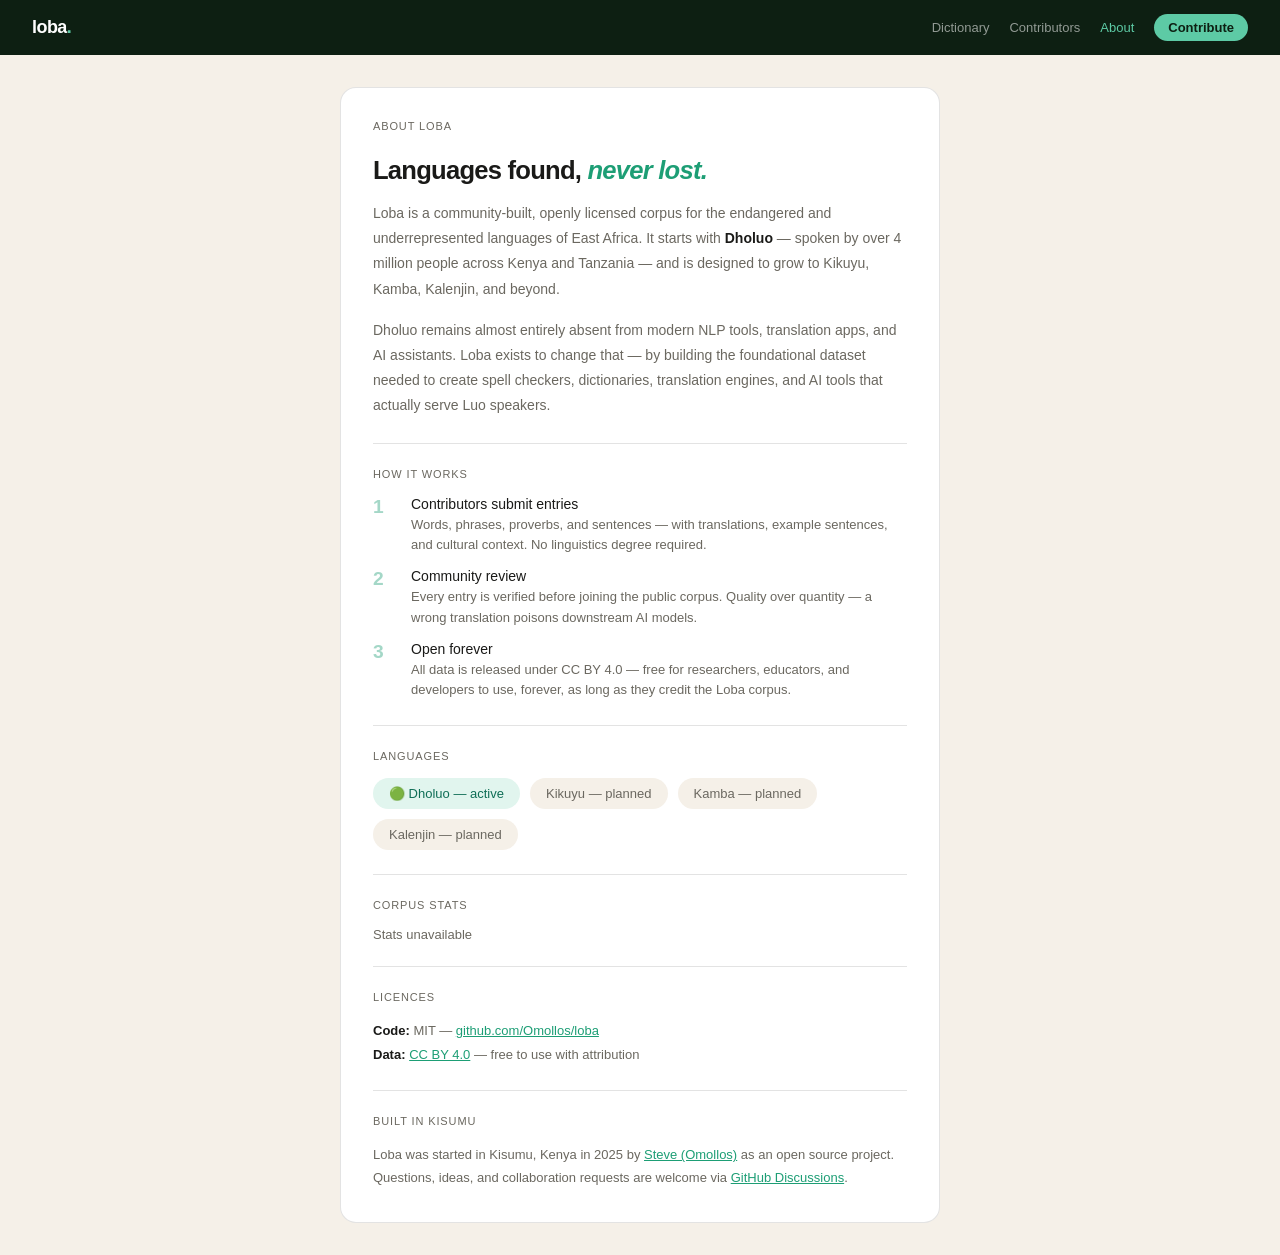
==== web/about.html @ e487bedf "added about page, nav bar across all public pages, fix contributor data, cleanup scripts" ====
<!DOCTYPE html>
<html lang="en">
<head>
<meta charset="UTF-8">
<meta name="viewport" content="width=device-width, initial-scale=1.0">
<title>Loba — About</title>
<link rel="stylesheet" href="styles/loba.css">
</head>
<body>

<nav class="nav">
  <a href="dictionary.html" class="nav-logo">loba<span>.</span></a>
  <div class="nav-links">
    <a href="dictionary.html">Dictionary</a>
    <a href="leaderboard.html">Contributors</a>
    <a href="about.html" class="active">About</a>
    <a href="index.html" class="nav-contribute">Contribute</a>
  </div>
</nav>

<div class="card">

  <p class="sub" style="font-size: 11px; text-transform: uppercase; letter-spacing: 0.08em;">About Loba</p>
  <h2 style="font-size: 1.6rem; font-weight: 700; margin-bottom: 1rem; letter-spacing: -0.03em;">
    Languages found, <em style="color: #1D9E75;">never lost.</em>
  </h2>

  <p style="font-size: 14px; color: #6B6860; line-height: 1.8; margin-bottom: 1rem; font-weight: 300;">
    Loba is a community-built, openly licensed corpus for the endangered and
    underrepresented languages of East Africa. It starts with <strong style="color: #1A1A18;">Dholuo</strong>
    — spoken by over 4 million people across Kenya and Tanzania — and is designed
    to grow to Kikuyu, Kamba, Kalenjin, and beyond.
  </p>

  <p style="font-size: 14px; color: #6B6860; line-height: 1.8; margin-bottom: 1.5rem; font-weight: 300;">
    Dholuo remains almost entirely absent from modern NLP tools, translation apps,
    and AI assistants. Loba exists to change that — by building the foundational
    dataset needed to create spell checkers, dictionaries, translation engines,
    and AI tools that actually serve Luo speakers.
  </p>

  <hr style="border: none; border-top: 0.5px solid rgba(26,26,24,0.12); margin: 1.5rem 0;">

  <p class="sub" style="font-size: 11px; text-transform: uppercase; letter-spacing: 0.08em; margin-bottom: 1rem;">How it works</p>

  <div style="display: grid; gap: 12px; margin-bottom: 1.5rem;">
    <div style="display: flex; gap: 14px; align-items: flex-start;">
      <span style="font-size: 1.2rem; font-weight: 700; color: #1D9E75; opacity: 0.4; flex-shrink: 0; width: 24px;">1</span>
      <div>
        <div style="font-size: 14px; font-weight: 500; margin-bottom: 3px;">Contributors submit entries</div>
        <div style="font-size: 13px; color: #6B6860; font-weight: 300; line-height: 1.6;">Words, phrases, proverbs, and sentences — with translations, example sentences, and cultural context. No linguistics degree required.</div>
      </div>
    </div>
    <div style="display: flex; gap: 14px; align-items: flex-start;">
      <span style="font-size: 1.2rem; font-weight: 700; color: #1D9E75; opacity: 0.4; flex-shrink: 0; width: 24px;">2</span>
      <div>
        <div style="font-size: 14px; font-weight: 500; margin-bottom: 3px;">Community review</div>
        <div style="font-size: 13px; color: #6B6860; font-weight: 300; line-height: 1.6;">Every entry is verified before joining the public corpus. Quality over quantity — a wrong translation poisons downstream AI models.</div>
      </div>
    </div>
    <div style="display: flex; gap: 14px; align-items: flex-start;">
      <span style="font-size: 1.2rem; font-weight: 700; color: #1D9E75; opacity: 0.4; flex-shrink: 0; width: 24px;">3</span>
      <div>
        <div style="font-size: 14px; font-weight: 500; margin-bottom: 3px;">Open forever</div>
        <div style="font-size: 13px; color: #6B6860; font-weight: 300; line-height: 1.6;">All data is released under CC BY 4.0 — free for researchers, educators, and developers to use, forever, as long as they credit the Loba corpus.</div>
      </div>
    </div>
  </div>

  <hr style="border: none; border-top: 0.5px solid rgba(26,26,24,0.12); margin: 1.5rem 0;">

  <p class="sub" style="font-size: 11px; text-transform: uppercase; letter-spacing: 0.08em; margin-bottom: 1rem;">Languages</p>

  <div id="lang-stats" style="display: flex; gap: 10px; flex-wrap: wrap; margin-bottom: 1.5rem;">
    <div style="padding: 8px 16px; border-radius: 20px; background: #E1F5EE; color: #0F6E56; font-size: 13px; font-weight: 500;">
      🟢 Dholuo — active
    </div>
    <div style="padding: 8px 16px; border-radius: 20px; background: #F5F0E8; color: #6B6860; font-size: 13px;">
      Kikuyu — planned
    </div>
    <div style="padding: 8px 16px; border-radius: 20px; background: #F5F0E8; color: #6B6860; font-size: 13px;">
      Kamba — planned
    </div>
    <div style="padding: 8px 16px; border-radius: 20px; background: #F5F0E8; color: #6B6860; font-size: 13px;">
      Kalenjin — planned
    </div>
  </div>

  <hr style="border: none; border-top: 0.5px solid rgba(26,26,24,0.12); margin: 1.5rem 0;">

  <p class="sub" style="font-size: 11px; text-transform: uppercase; letter-spacing: 0.08em; margin-bottom: 1rem;">Corpus stats</p>

  <div id="stats" style="display: grid; grid-template-columns: repeat(3, 1fr); gap: 10px; margin-bottom: 1.5rem;">
    <div class="loading">Loading...</div>
  </div>

  <hr style="border: none; border-top: 0.5px solid rgba(26,26,24,0.12); margin: 1.5rem 0;">

  <p class="sub" style="font-size: 11px; text-transform: uppercase; letter-spacing: 0.08em; margin-bottom: 1rem;">Licences</p>
  <p style="font-size: 13px; color: #6B6860; line-height: 1.8; font-weight: 300;">
    <strong style="color: #1A1A18;">Code:</strong> MIT —
    <a href="https://github.com/Omollos/loba" style="color: #1D9E75;">github.com/Omollos/loba</a><br>
    <strong style="color: #1A1A18;">Data:</strong>
    <a href="https://creativecommons.org/licenses/by/4.0/" style="color: #1D9E75;">CC BY 4.0</a>
    — free to use with attribution
  </p>

  <hr style="border: none; border-top: 0.5px solid rgba(26,26,24,0.12); margin: 1.5rem 0;">

  <p class="sub" style="font-size: 11px; text-transform: uppercase; letter-spacing: 0.08em; margin-bottom: 1rem;">Built in Kisumu</p>
  <p style="font-size: 13px; color: #6B6860; line-height: 1.8; font-weight: 300;">
    Loba was started in Kisumu, Kenya in 2025 by
    <a href="https://github.com/Omollos" style="color: #1D9E75;">Steve (Omollos)</a>
    as an open source project. Questions, ideas, and collaboration requests are welcome
    via <a href="https://github.com/Omollos/loba/discussions" style="color: #1D9E75;">GitHub Discussions</a>.
  </p>

</div>

<script>
async function loadStats() {
  try {
    const response = await fetch('http://localhost:8080/api/v1/stats');
    if (!response.ok) throw new Error();
    const stats = await response.json();

    document.getElementById('stats').innerHTML = `
      <div style="text-align: center; padding: 12px; background: #F5F0E8; border-radius: 10px;">
        <div style="font-size: 24px; font-weight: 700; color: #1A1A18;">${stats.total_approved}</div>
        <div style="font-size: 12px; color: #6B6860; margin-top: 4px;">Approved entries</div>
      </div>
      <div style="text-align: center; padding: 12px; background: #F5F0E8; border-radius: 10px;">
        <div style="font-size: 24px; font-weight: 700; color: #1A1A18;">${stats.total_contributors}</div>
        <div style="font-size: 12px; color: #6B6860; margin-top: 4px;">Contributors</div>
      </div>
      <div style="text-align: center; padding: 12px; background: #F5F0E8; border-radius: 10px;">
        <div style="font-size: 24px; font-weight: 700; color: #1A1A18;">${Object.keys(stats.by_category).length}</div>
        <div style="font-size: 12px; color: #6B6860; margin-top: 4px;">Categories</div>
      </div>
    `;
  } catch {
    document.getElementById('stats').innerHTML =
      '<div style="font-size:13px;color:#6B6860;">Stats unavailable</div>';
  }
}

loadStats();
</script>

</body>
</html>
---- web/styles/loba.css ----
* { box-sizing: border-box; margin: 0; padding: 0; }

body {
  font-family: -apple-system, BlinkMacSystemFont, "Segoe UI", sans-serif;
  background: #F5F0E8;
  color: #1A1A18;
  padding: 2rem;
}

.card {
  max-width: 600px;
  margin: 0 auto;
  background: white;
  border-radius: 16px;
  border: 0.5px solid rgba(26,26,24,0.12);
  padding: 2rem;
}

h1 { font-size: 1.5rem; margin-bottom: 0.5rem; }
.sub { font-size: 13px; color: #6B6860; margin-bottom: 1.5rem; }

label {
  display: block;
  font-size: 13px;
  font-weight: 500;
  margin-bottom: 5px;
  margin-top: 14px;
}

input, textarea, select {
  width: 100%;
  padding: 9px 12px;
  border: 0.5px solid rgba(26,26,24,0.12);
  border-radius: 8px;
  font-size: 14px;
  font-family: inherit;
}

textarea { resize: vertical; min-height: 70px; }

button {
  margin-top: 1.5rem;
  background: #1A1A18;
  color: #F5F0E8;
  border: none;
  padding: 11px 24px;
  border-radius: 24px;
  font-size: 14px;
  cursor: pointer;
}

button:hover { opacity: 0.85; }

#result {
  margin-top: 1.5rem;
  padding: 1rem;
  border-radius: 10px;
  font-size: 13px;
  display: none;
}

#result.success { background: #E1F5EE; color: #0F6E56; display: block; }
#result.error { background: #FAECE7; color: #993C1D; display: block; }

/* ── Review queue specific ── */

.wide-card { max-width: 900px; }

.entry-row {
  border: 0.5px solid rgba(26,26,24,0.12);
  border-radius: 12px;
  padding: 1rem 1.25rem;
  margin-bottom: 10px;
}

.entry-source { font-size: 17px; font-weight: 600; margin-bottom: 3px; }
.entry-english { font-size: 14px; color: #6B6860; margin-bottom: 8px; }

.entry-meta {
  display: flex;
  gap: 8px;
  flex-wrap: wrap;
  margin-bottom: 10px;
}

.badge {
  font-size: 11px;
  padding: 2px 10px;
  border-radius: 12px;
  background: #F5F0E8;
  color: #6B6860;
}

.entry-actions { display: flex; gap: 8px; }

.btn-approve {
  background: #E1F5EE;
  color: #0F6E56;
  border: 0.5px solid #9FE1CB;
  padding: 6px 14px;
  border-radius: 20px;
  font-size: 13px;
  cursor: pointer;
}

.btn-flag {
  background: #FAECE7;
  color: #993C1D;
  border: 0.5px solid #F5C4B3;
  padding: 6px 14px;
  border-radius: 20px;
  font-size: 13px;
  cursor: pointer;
}

.btn-approve:hover, .btn-flag:hover { opacity: 0.8; }

.empty-state {
  text-align: center;
  padding: 3rem 1rem;
  color: #6B6860;
  font-size: 14px;
}

.loading { text-align: center; padding: 2rem; color: #6B6860; font-size: 13px; }

/* ── Navigation ── */
.nav {
  display: flex;
  align-items: center;
  justify-content: space-between;
  padding: 14px 2rem;
  background: #0D1F12;
  margin: -2rem -2rem 2rem -2rem;
}

.nav-logo {
  font-size: 18px;
  font-weight: 700;
  color: white;
  text-decoration: none;
  letter-spacing: -0.03em;
}

.nav-logo span { color: #5DCAA5; }

.nav-links {
  display: flex;
  gap: 20px;
  align-items: center;
}

.nav-links a {
  font-size: 13px;
  color: rgba(255,255,255,0.55);
  text-decoration: none;
}

.nav-links a:hover { color: white; }

.nav-links a.active {
  color: #5DCAA5;
  font-weight: 500;
}

.nav-contribute {
  background: #5DCAA5;
  color: #0D1F12 !important;
  padding: 6px 14px;
  border-radius: 20px;
  font-weight: 600 !important;
}

.nav-contribute:hover { opacity: 0.9; }
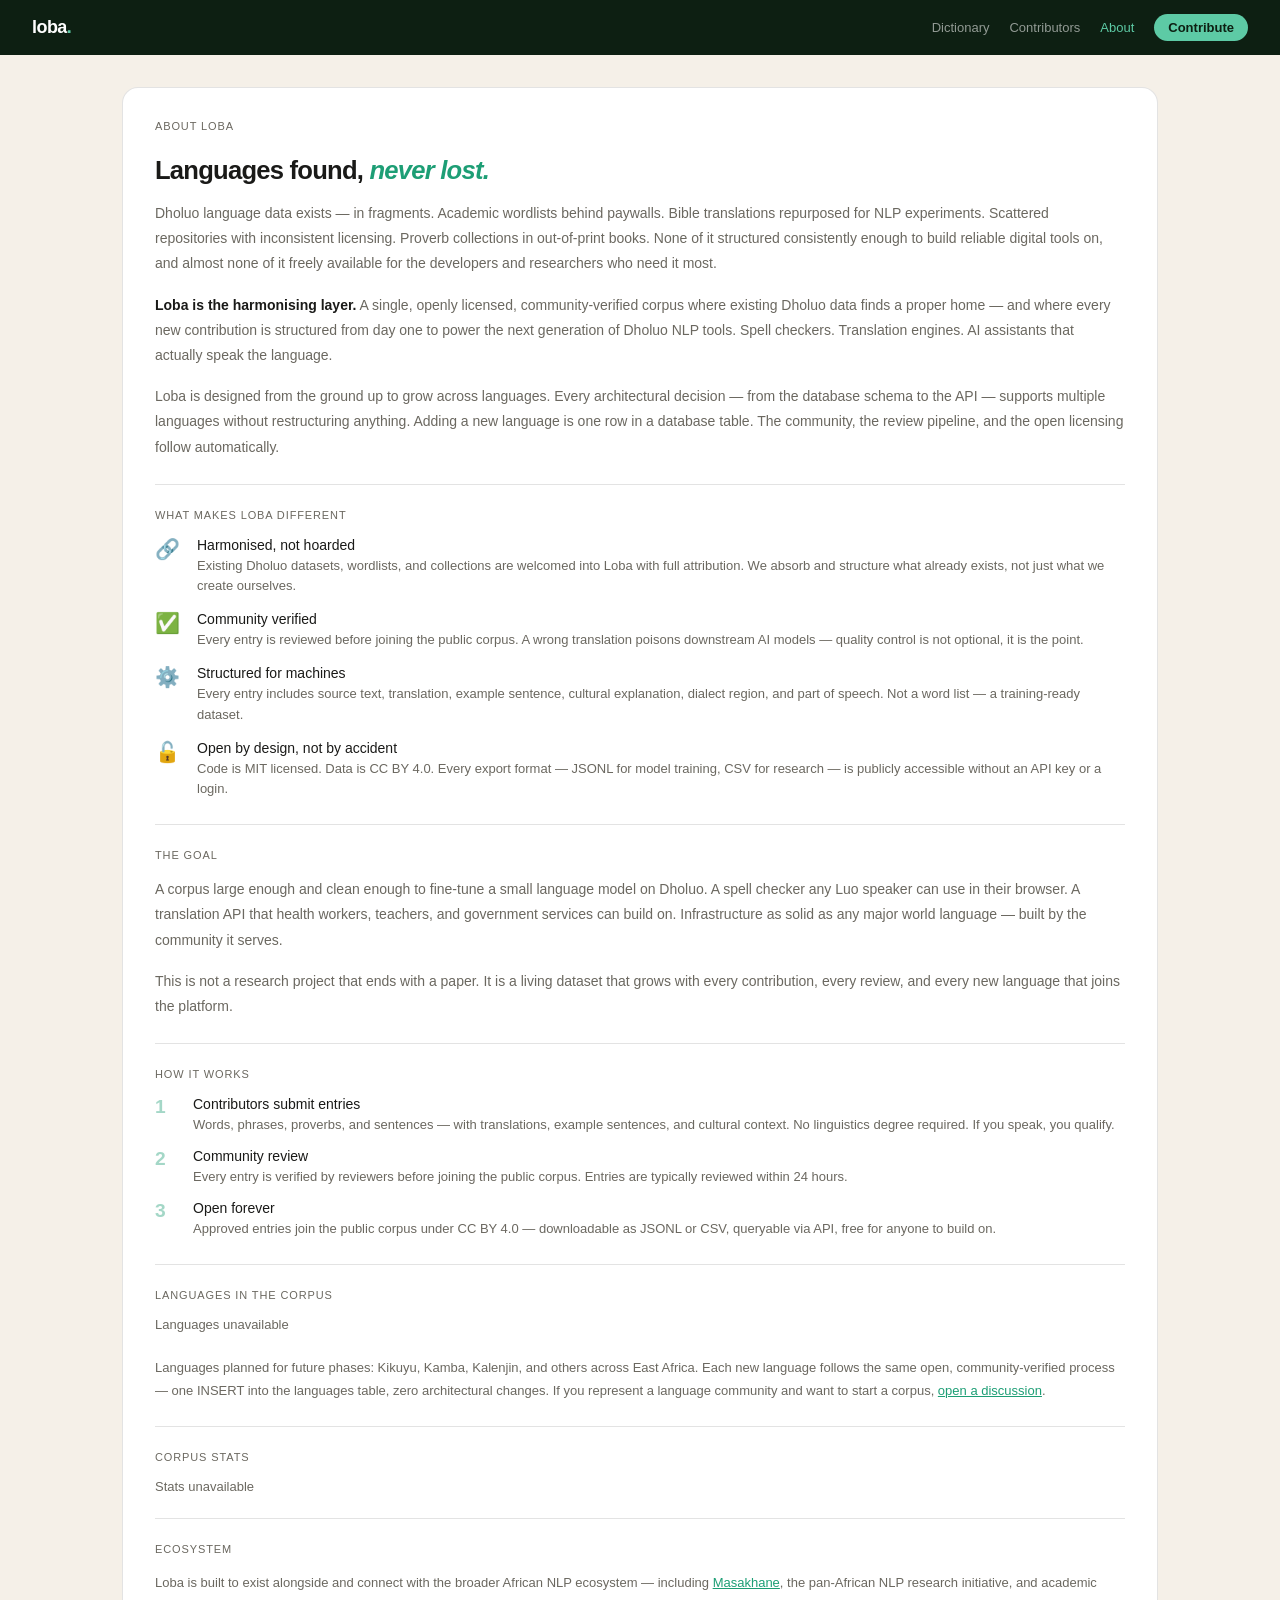
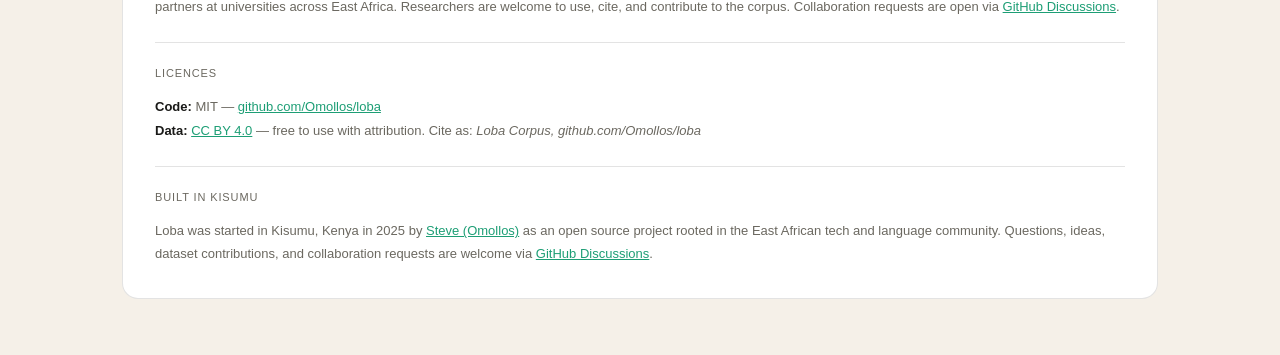
==== commit d2f5b875: "added export endpoints (JSONL, CSV), languages endpoints, responsive layout across all pages, and la" ====
--- a/web/about.html
+++ b/web/about.html
@@ -18,6 +18,7 @@
   </div>
 </nav>
 
+<div class="page-wrap">
 <div class="card">
 
   <p class="sub" style="font-size: 11px; text-transform: uppercase; letter-spacing: 0.08em;">About Loba</p>
@@ -26,17 +27,78 @@
   </h2>
 
   <p style="font-size: 14px; color: #6B6860; line-height: 1.8; margin-bottom: 1rem; font-weight: 300;">
-    Loba is a community-built, openly licensed corpus for the endangered and
-    underrepresented languages of East Africa. It starts with <strong style="color: #1A1A18;">Dholuo</strong>
-    — spoken by over 4 million people across Kenya and Tanzania — and is designed
-    to grow to Kikuyu, Kamba, Kalenjin, and beyond.
+    Dholuo language data exists — in fragments. Academic wordlists behind paywalls.
+    Bible translations repurposed for NLP experiments. Scattered repositories with
+    inconsistent licensing. Proverb collections in out-of-print books. None of it
+    structured consistently enough to build reliable digital tools on, and almost
+    none of it freely available for the developers and researchers who need it most.
+  </p>
+
+  <p style="font-size: 14px; color: #6B6860; line-height: 1.8; margin-bottom: 1rem; font-weight: 300;">
+    <strong style="color: #1A1A18;">Loba is the harmonising layer.</strong>
+    A single, openly licensed, community-verified corpus where existing Dholuo data
+    finds a proper home — and where every new contribution is structured from day one
+    to power the next generation of Dholuo NLP tools. Spell checkers. Translation
+    engines. AI assistants that actually speak the language.
+  </p>
+
+  <p style="font-size: 14px; color: #6B6860; line-height: 1.8; margin-bottom: 1rem; font-weight: 300;">
+    Loba is designed from the ground up to grow across languages. Every architectural
+    decision — from the database schema to the API — supports multiple languages without
+    restructuring anything. Adding a new language is one row in a database table.
+    The community, the review pipeline, and the open licensing follow automatically.
+  </p>
+
+  <hr style="border: none; border-top: 0.5px solid rgba(26,26,24,0.12); margin: 1.5rem 0;">
+
+  <p class="sub" style="font-size: 11px; text-transform: uppercase; letter-spacing: 0.08em; margin-bottom: 1rem;">What makes Loba different</p>
+
+  <div style="display: grid; gap: 14px; margin-bottom: 1.5rem;">
+    <div style="display: flex; gap: 14px; align-items: flex-start;">
+      <span style="font-size: 20px; flex-shrink: 0; width: 28px;">🔗</span>
+      <div>
+        <div style="font-size: 14px; font-weight: 500; margin-bottom: 3px;">Harmonised, not hoarded</div>
+        <div style="font-size: 13px; color: #6B6860; font-weight: 300; line-height: 1.6;">Existing Dholuo datasets, wordlists, and collections are welcomed into Loba with full attribution. We absorb and structure what already exists, not just what we create ourselves.</div>
+      </div>
+    </div>
+    <div style="display: flex; gap: 14px; align-items: flex-start;">
+      <span style="font-size: 20px; flex-shrink: 0; width: 28px;">✅</span>
+      <div>
+        <div style="font-size: 14px; font-weight: 500; margin-bottom: 3px;">Community verified</div>
+        <div style="font-size: 13px; color: #6B6860; font-weight: 300; line-height: 1.6;">Every entry is reviewed before joining the public corpus. A wrong translation poisons downstream AI models — quality control is not optional, it is the point.</div>
+      </div>
+    </div>
+    <div style="display: flex; gap: 14px; align-items: flex-start;">
+      <span style="font-size: 20px; flex-shrink: 0; width: 28px;">⚙️</span>
+      <div>
+        <div style="font-size: 14px; font-weight: 500; margin-bottom: 3px;">Structured for machines</div>
+        <div style="font-size: 13px; color: #6B6860; font-weight: 300; line-height: 1.6;">Every entry includes source text, translation, example sentence, cultural explanation, dialect region, and part of speech. Not a word list — a training-ready dataset.</div>
+      </div>
+    </div>
+    <div style="display: flex; gap: 14px; align-items: flex-start;">
+      <span style="font-size: 20px; flex-shrink: 0; width: 28px;">🔓</span>
+      <div>
+        <div style="font-size: 14px; font-weight: 500; margin-bottom: 3px;">Open by design, not by accident</div>
+        <div style="font-size: 13px; color: #6B6860; font-weight: 300; line-height: 1.6;">Code is MIT licensed. Data is CC BY 4.0. Every export format — JSONL for model training, CSV for research — is publicly accessible without an API key or a login.</div>
+      </div>
+    </div>
+  </div>
+
+  <hr style="border: none; border-top: 0.5px solid rgba(26,26,24,0.12); margin: 1.5rem 0;">
+
+  <p class="sub" style="font-size: 11px; text-transform: uppercase; letter-spacing: 0.08em; margin-bottom: 1rem;">The goal</p>
+
+  <p style="font-size: 14px; color: #6B6860; line-height: 1.8; margin-bottom: 1rem; font-weight: 300;">
+    A corpus large enough and clean enough to fine-tune a small language model on Dholuo.
+    A spell checker any Luo speaker can use in their browser. A translation API that
+    health workers, teachers, and government services can build on. Infrastructure as
+    solid as any major world language — built by the community it serves.
   </p>
 
   <p style="font-size: 14px; color: #6B6860; line-height: 1.8; margin-bottom: 1.5rem; font-weight: 300;">
-    Dholuo remains almost entirely absent from modern NLP tools, translation apps,
-    and AI assistants. Loba exists to change that — by building the foundational
-    dataset needed to create spell checkers, dictionaries, translation engines,
-    and AI tools that actually serve Luo speakers.
+    This is not a research project that ends with a paper. It is a living dataset
+    that grows with every contribution, every review, and every new language that
+    joins the platform.
   </p>
 
   <hr style="border: none; border-top: 0.5px solid rgba(26,26,24,0.12); margin: 1.5rem 0;">
@@ -48,43 +110,40 @@
       <span style="font-size: 1.2rem; font-weight: 700; color: #1D9E75; opacity: 0.4; flex-shrink: 0; width: 24px;">1</span>
       <div>
         <div style="font-size: 14px; font-weight: 500; margin-bottom: 3px;">Contributors submit entries</div>
-        <div style="font-size: 13px; color: #6B6860; font-weight: 300; line-height: 1.6;">Words, phrases, proverbs, and sentences — with translations, example sentences, and cultural context. No linguistics degree required.</div>
+        <div style="font-size: 13px; color: #6B6860; font-weight: 300; line-height: 1.6;">Words, phrases, proverbs, and sentences — with translations, example sentences, and cultural context. No linguistics degree required. If you speak, you qualify.</div>
       </div>
     </div>
     <div style="display: flex; gap: 14px; align-items: flex-start;">
       <span style="font-size: 1.2rem; font-weight: 700; color: #1D9E75; opacity: 0.4; flex-shrink: 0; width: 24px;">2</span>
       <div>
         <div style="font-size: 14px; font-weight: 500; margin-bottom: 3px;">Community review</div>
-        <div style="font-size: 13px; color: #6B6860; font-weight: 300; line-height: 1.6;">Every entry is verified before joining the public corpus. Quality over quantity — a wrong translation poisons downstream AI models.</div>
+        <div style="font-size: 13px; color: #6B6860; font-weight: 300; line-height: 1.6;">Every entry is verified by reviewers before joining the public corpus. Entries are typically reviewed within 24 hours.</div>
       </div>
     </div>
     <div style="display: flex; gap: 14px; align-items: flex-start;">
       <span style="font-size: 1.2rem; font-weight: 700; color: #1D9E75; opacity: 0.4; flex-shrink: 0; width: 24px;">3</span>
       <div>
         <div style="font-size: 14px; font-weight: 500; margin-bottom: 3px;">Open forever</div>
-        <div style="font-size: 13px; color: #6B6860; font-weight: 300; line-height: 1.6;">All data is released under CC BY 4.0 — free for researchers, educators, and developers to use, forever, as long as they credit the Loba corpus.</div>
-      </div>
-    </div>
-  </div>
-
-  <hr style="border: none; border-top: 0.5px solid rgba(26,26,24,0.12); margin: 1.5rem 0;">
-
-  <p class="sub" style="font-size: 11px; text-transform: uppercase; letter-spacing: 0.08em; margin-bottom: 1rem;">Languages</p>
-
-  <div id="lang-stats" style="display: flex; gap: 10px; flex-wrap: wrap; margin-bottom: 1.5rem;">
-    <div style="padding: 8px 16px; border-radius: 20px; background: #E1F5EE; color: #0F6E56; font-size: 13px; font-weight: 500;">
-      🟢 Dholuo — active
-    </div>
-    <div style="padding: 8px 16px; border-radius: 20px; background: #F5F0E8; color: #6B6860; font-size: 13px;">
-      Kikuyu — planned
-    </div>
-    <div style="padding: 8px 16px; border-radius: 20px; background: #F5F0E8; color: #6B6860; font-size: 13px;">
-      Kamba — planned
-    </div>
-    <div style="padding: 8px 16px; border-radius: 20px; background: #F5F0E8; color: #6B6860; font-size: 13px;">
-      Kalenjin — planned
-    </div>
-  </div>
+        <div style="font-size: 13px; color: #6B6860; font-weight: 300; line-height: 1.6;">Approved entries join the public corpus under CC BY 4.0 — downloadable as JSONL or CSV, queryable via API, free for anyone to build on.</div>
+      </div>
+    </div>
+  </div>
+
+  <hr style="border: none; border-top: 0.5px solid rgba(26,26,24,0.12); margin: 1.5rem 0;">
+
+  <p class="sub" style="font-size: 11px; text-transform: uppercase; letter-spacing: 0.08em; margin-bottom: 1rem;">Languages in the corpus</p>
+
+  <div id="languages" style="margin-bottom: 1.5rem;">
+    <div class="loading">Loading...</div>
+  </div>
+
+  <p style="font-size: 13px; color: #6B6860; line-height: 1.8; font-weight: 300; margin-bottom: 1.5rem;">
+    Languages planned for future phases: Kikuyu, Kamba, Kalenjin, and others
+    across East Africa. Each new language follows the same open, community-verified
+    process — one INSERT into the languages table, zero architectural changes.
+    If you represent a language community and want to start a corpus,
+    <a href="https://github.com/Omollos/loba/discussions" style="color: #1D9E75;">open a discussion</a>.
+  </p>
 
   <hr style="border: none; border-top: 0.5px solid rgba(26,26,24,0.12); margin: 1.5rem 0;">
 
@@ -93,6 +152,19 @@
   <div id="stats" style="display: grid; grid-template-columns: repeat(3, 1fr); gap: 10px; margin-bottom: 1.5rem;">
     <div class="loading">Loading...</div>
   </div>
+
+  <hr style="border: none; border-top: 0.5px solid rgba(26,26,24,0.12); margin: 1.5rem 0;">
+
+  <p class="sub" style="font-size: 11px; text-transform: uppercase; letter-spacing: 0.08em; margin-bottom: 1rem;">Ecosystem</p>
+
+  <p style="font-size: 13px; color: #6B6860; line-height: 1.8; font-weight: 300; margin-bottom: 1.5rem;">
+    Loba is built to exist alongside and connect with the broader African NLP ecosystem —
+    including <a href="https://www.masakhane.io" style="color: #1D9E75;">Masakhane</a>,
+    the pan-African NLP research initiative, and academic partners at universities across
+    East Africa. Researchers are welcome to use, cite, and contribute to the corpus.
+    Collaboration requests are open via
+    <a href="https://github.com/Omollos/loba/discussions" style="color: #1D9E75;">GitHub Discussions</a>.
+  </p>
 
   <hr style="border: none; border-top: 0.5px solid rgba(26,26,24,0.12); margin: 1.5rem 0;">
 
@@ -102,7 +174,7 @@
     <a href="https://github.com/Omollos/loba" style="color: #1D9E75;">github.com/Omollos/loba</a><br>
     <strong style="color: #1A1A18;">Data:</strong>
     <a href="https://creativecommons.org/licenses/by/4.0/" style="color: #1D9E75;">CC BY 4.0</a>
-    — free to use with attribution
+    — free to use with attribution. Cite as: <em>Loba Corpus, github.com/Omollos/loba</em>
   </p>
 
   <hr style="border: none; border-top: 0.5px solid rgba(26,26,24,0.12); margin: 1.5rem 0;">
@@ -111,16 +183,19 @@
   <p style="font-size: 13px; color: #6B6860; line-height: 1.8; font-weight: 300;">
     Loba was started in Kisumu, Kenya in 2025 by
     <a href="https://github.com/Omollos" style="color: #1D9E75;">Steve (Omollos)</a>
-    as an open source project. Questions, ideas, and collaboration requests are welcome
+    as an open source project rooted in the East African tech and language community.
+    Questions, ideas, dataset contributions, and collaboration requests are welcome
     via <a href="https://github.com/Omollos/loba/discussions" style="color: #1D9E75;">GitHub Discussions</a>.
   </p>
 
 </div>
 
 <script>
+const API = "http://localhost:8080/api/v1";
+
 async function loadStats() {
   try {
-    const response = await fetch('http://localhost:8080/api/v1/stats');
+    const response = await fetch(`${API}/stats`);
     if (!response.ok) throw new Error();
     const stats = await response.json();
 
@@ -144,8 +219,64 @@
   }
 }
 
+async function loadLanguages() {
+  try {
+    const response = await fetch(`${API}/languages`);
+    if (!response.ok) throw new Error();
+    const languages = await response.json();
+
+    document.getElementById('languages').innerHTML = languages.map(lang => `
+      <div style="
+        display: flex;
+        align-items: center;
+        justify-content: space-between;
+        padding: 14px 16px;
+        border: 0.5px solid rgba(26,26,24,0.12);
+        border-radius: 10px;
+        margin-bottom: 8px;
+        background: white;
+      ">
+        <div>
+          <div style="font-size: 14px; font-weight: 500; margin-bottom: 3px;">
+            ${escapeHtml(lang.name)}
+            <span style="
+              font-size: 11px;
+              background: #E1F5EE;
+              color: #0F6E56;
+              padding: 2px 8px;
+              border-radius: 10px;
+              margin-left: 6px;
+              font-weight: 500;
+            ">active</span>
+          </div>
+          <div style="font-size: 12px; color: #6B6860;">
+            ${escapeHtml(lang.region)} · ${escapeHtml(lang.script)} script
+          </div>
+        </div>
+        <div style="text-align: right;">
+          <div style="font-size: 18px; font-weight: 700; color: #1A1A18;">${lang.entry_count}</div>
+          <div style="font-size: 11px; color: #6B6860;">approved entries</div>
+        </div>
+      </div>
+    `).join('');
+
+  } catch {
+    document.getElementById('languages').innerHTML =
+      '<div style="font-size:13px;color:#6B6860;">Languages unavailable</div>';
+  }
+}
+
+function escapeHtml(text) {
+  if (!text) return '';
+  const div = document.createElement('div');
+  div.textContent = text;
+  return div.innerHTML;
+}
+
 loadStats();
+loadLanguages();
 </script>
+</div>
 
 </body>
 </html>
--- a/web/styles/loba.css
+++ b/web/styles/loba.css
@@ -4,16 +4,64 @@
   font-family: -apple-system, BlinkMacSystemFont, "Segoe UI", sans-serif;
   background: #F5F0E8;
   color: #1A1A18;
+  padding: 0;
+  margin: 0;
+  min-height: 100vh;
+}
+
+.page-wrap {
   padding: 2rem;
+  max-width: 1100px;
+  margin: 0 auto;
 }
 
 .card {
-  max-width: 600px;
-  margin: 0 auto;
   background: white;
   border-radius: 16px;
   border: 0.5px solid rgba(26,26,24,0.12);
   padding: 2rem;
+  margin-bottom: 1.5rem;
+}
+
+.wide-card {
+  max-width: 100%;
+}
+
+/* Desktop — two column layout for pages that suit it */
+.page-two-col {
+  display: grid;
+  grid-template-columns: 1fr 2fr;
+  gap: 1.5rem;
+  align-items: start;
+}
+
+/* Tablet */
+@media (max-width: 900px) {
+  .page-two-col {
+    grid-template-columns: 1fr;
+  }
+}
+
+/* Mobile */
+@media (max-width: 600px) {
+  .page-wrap {
+    padding: 1rem;
+  }
+  .card {
+    padding: 1.25rem;
+    border-radius: 12px;
+  }
+  .nav {
+    padding: 12px 1rem;
+    flex-wrap: wrap;
+    gap: 10px;
+  }
+  .nav-links {
+    gap: 12px;
+  }
+  .nav-links a {
+    font-size: 12px;
+  }
 }
 
 h1 { font-size: 1.5rem; margin-bottom: 0.5rem; }
@@ -131,7 +179,7 @@
   justify-content: space-between;
   padding: 14px 2rem;
   background: #0D1F12;
-  margin: -2rem -2rem 2rem -2rem;
+  margin: 0 0 0 0;
 }
 
 .nav-logo {
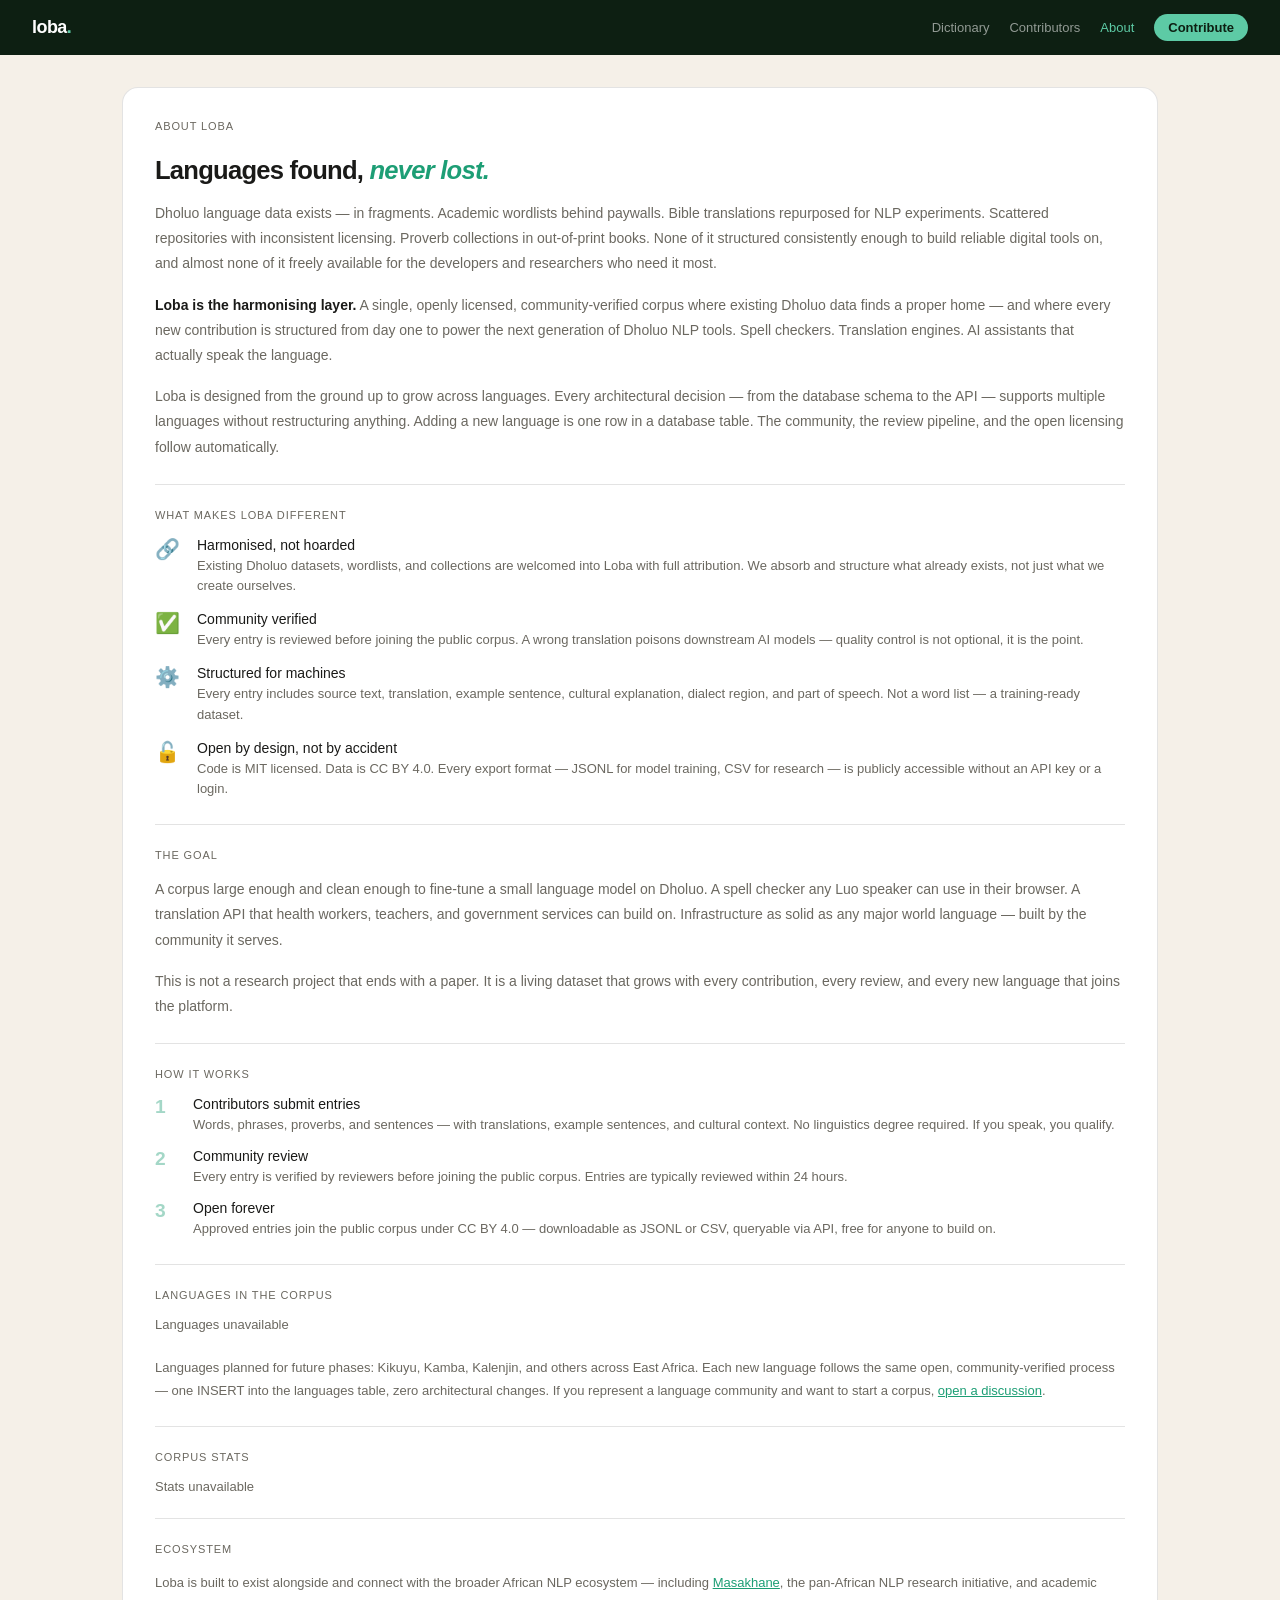
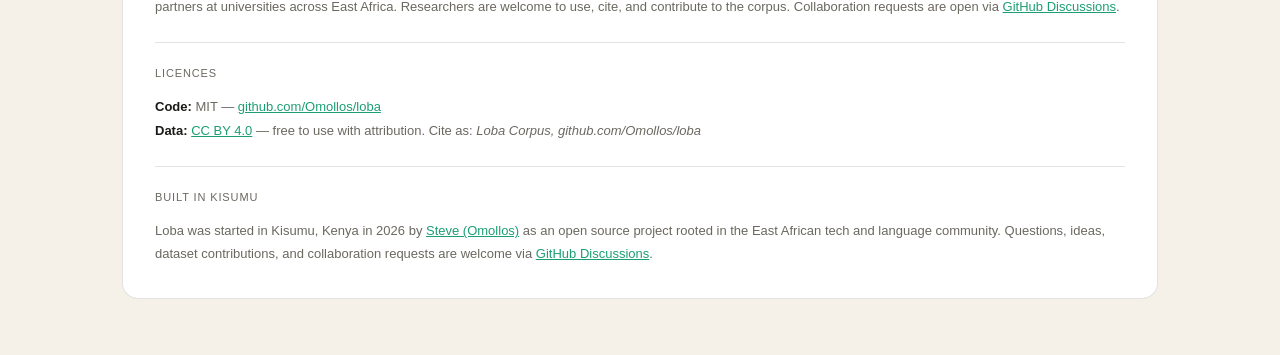
==== commit ef268a5e: "added favicon to all pages" ====
--- a/web/about.html
+++ b/web/about.html
@@ -3,7 +3,11 @@
 <head>
 <meta charset="UTF-8">
 <meta name="viewport" content="width=device-width, initial-scale=1.0">
+<link rel="icon" type="image/x-icon" href="favicon.ico">
+<link rel="icon" type="image/png" sizes="32x32" href="favicon-32x32.png">
 <title>Loba — About</title>
+<link rel="icon" type="image/x-icon" href="favicon.ico">
+<link rel="icon" type="image/png" sizes="32x32" href="favicon-32x32.png">
 <link rel="stylesheet" href="styles/loba.css">
 </head>
 <body>
@@ -181,7 +185,7 @@
 
   <p class="sub" style="font-size: 11px; text-transform: uppercase; letter-spacing: 0.08em; margin-bottom: 1rem;">Built in Kisumu</p>
   <p style="font-size: 13px; color: #6B6860; line-height: 1.8; font-weight: 300;">
-    Loba was started in Kisumu, Kenya in 2025 by
+    Loba was started in Kisumu, Kenya in 2026 by
     <a href="https://github.com/Omollos" style="color: #1D9E75;">Steve (Omollos)</a>
     as an open source project rooted in the East African tech and language community.
     Questions, ideas, dataset contributions, and collaboration requests are welcome
@@ -191,7 +195,7 @@
 </div>
 
 <script>
-const API = "http://localhost:8080/api/v1";
+const API = "https://loba-production.up.railway.app/api/v1";
 
 async function loadStats() {
   try {
--- a/web/styles/loba.css
+++ b/web/styles/loba.css
@@ -65,22 +65,21 @@
 }
 
 h1 { font-size: 1.5rem; margin-bottom: 0.5rem; }
-.sub { font-size: 13px; color: #6B6860; margin-bottom: 1.5rem; }
-
+.sub { font-size: 14px; color: #6B6860; margin-bottom: 1.5rem; }
 label {
   display: block;
-  font-size: 13px;
+  font-size: 14px;
   font-weight: 500;
-  margin-bottom: 5px;
-  margin-top: 14px;
+  margin-bottom: 6px;
+  margin-top: 16px;
 }
 
 input, textarea, select {
   width: 100%;
-  padding: 9px 12px;
+  padding: 10px 13px;
   border: 0.5px solid rgba(26,26,24,0.12);
   border-radius: 8px;
-  font-size: 14px;
+  font-size: 15px;
   font-family: inherit;
 }
 
@@ -121,9 +120,8 @@
   margin-bottom: 10px;
 }
 
-.entry-source { font-size: 17px; font-weight: 600; margin-bottom: 3px; }
-.entry-english { font-size: 14px; color: #6B6860; margin-bottom: 8px; }
-
+.entry-source { font-size: 18px; font-weight: 600; margin-bottom: 4px; }
+.entry-english { font-size: 15px; color: #6B6860; margin-bottom: 8px; }
 .entry-meta {
   display: flex;
   gap: 8px;
@@ -219,4 +217,129 @@
   font-weight: 600 !important;
 }
 
-.nav-contribute:hover { opacity: 0.9; }+.nav-contribute:hover { opacity: 0.9; }
+
+/* ── Review queue ── */
+.queue-tab {
+  font-size: 13px;
+  padding: 7px 16px;
+  border-radius: 20px;
+  border: 0.5px solid rgba(26,26,24,0.15);
+  background: none;
+  cursor: pointer;
+  color: #6B6860;
+  font-family: inherit;
+}
+
+.queue-tab.active {
+  background: #1A1A18;
+  color: #F5F0E8;
+  border-color: #1A1A18;
+}
+
+.flag-reason-input {
+  width: 100%;
+  padding: 7px 10px;
+  border: 0.5px solid rgba(26,26,24,0.15);
+  border-radius: 8px;
+  font-size: 12px;
+  font-family: inherit;
+  margin-bottom: 8px;
+  resize: none;
+  min-height: 52px;
+}
+
+.flag-reason-display {
+  font-size: 12px;
+  color: #993C1D;
+  background: #FAECE7;
+  border-radius: 8px;
+  padding: 8px 12px;
+  margin-bottom: 8px;
+  font-style: italic;
+}
+
+.btn-reopen {
+  background: #E6F1FB;
+  color: #185FA5;
+  border: 0.5px solid #B5D4F4;
+  padding: 6px 14px;
+  border-radius: 20px;
+  font-size: 13px;
+  cursor: pointer;
+}
+
+.btn-delete {
+  background: #FCEBEB;
+  color: #A32D2D;
+  border: 0.5px solid #F7C1C1;
+  padding: 6px 14px;
+  border-radius: 20px;
+  font-size: 13px;
+  cursor: pointer;
+}
+
+/* ── Form grid layout ── */
+.form-row {
+  display: grid;
+  grid-template-columns: 1fr 1fr;
+  gap: 16px;
+  margin-bottom: 1rem;
+}
+
+.form-col {
+  display: flex;
+  flex-direction: column;
+  gap: 5px;
+}
+
+.dholuo-input {
+  font-size: 15px;
+}
+
+.dialect-box {
+  display: flex;
+  flex-wrap: wrap;
+  gap: 10px;
+  padding: 9px 12px;
+  border: 0.5px solid rgba(26,26,24,0.12);
+  border-radius: 8px;
+}
+
+.dialect-check-label {
+  display: flex;
+  align-items: center;
+  gap: 5px;
+  font-size: 13px;
+  font-weight: 400;
+  margin: 0;
+  cursor: pointer;
+}
+
+/* Mobile — stack form columns */
+@media (max-width: 600px) {
+  .form-row {
+    grid-template-columns: 1fr;
+  }
+}
+
+/* ── Form validation ── */
+.field-error {
+  font-size: 12px;
+  color: #993C1D;
+  margin-top: 3px;
+  display: none;
+}
+
+.field-error.visible {
+  display: block;
+}
+
+input.invalid, textarea.invalid, select.invalid {
+  border-color: #F5C4B3;
+  background: #FFFAF9;
+}
+
+input.valid, textarea.valid {
+  border-color: #9FE1CB;
+}
